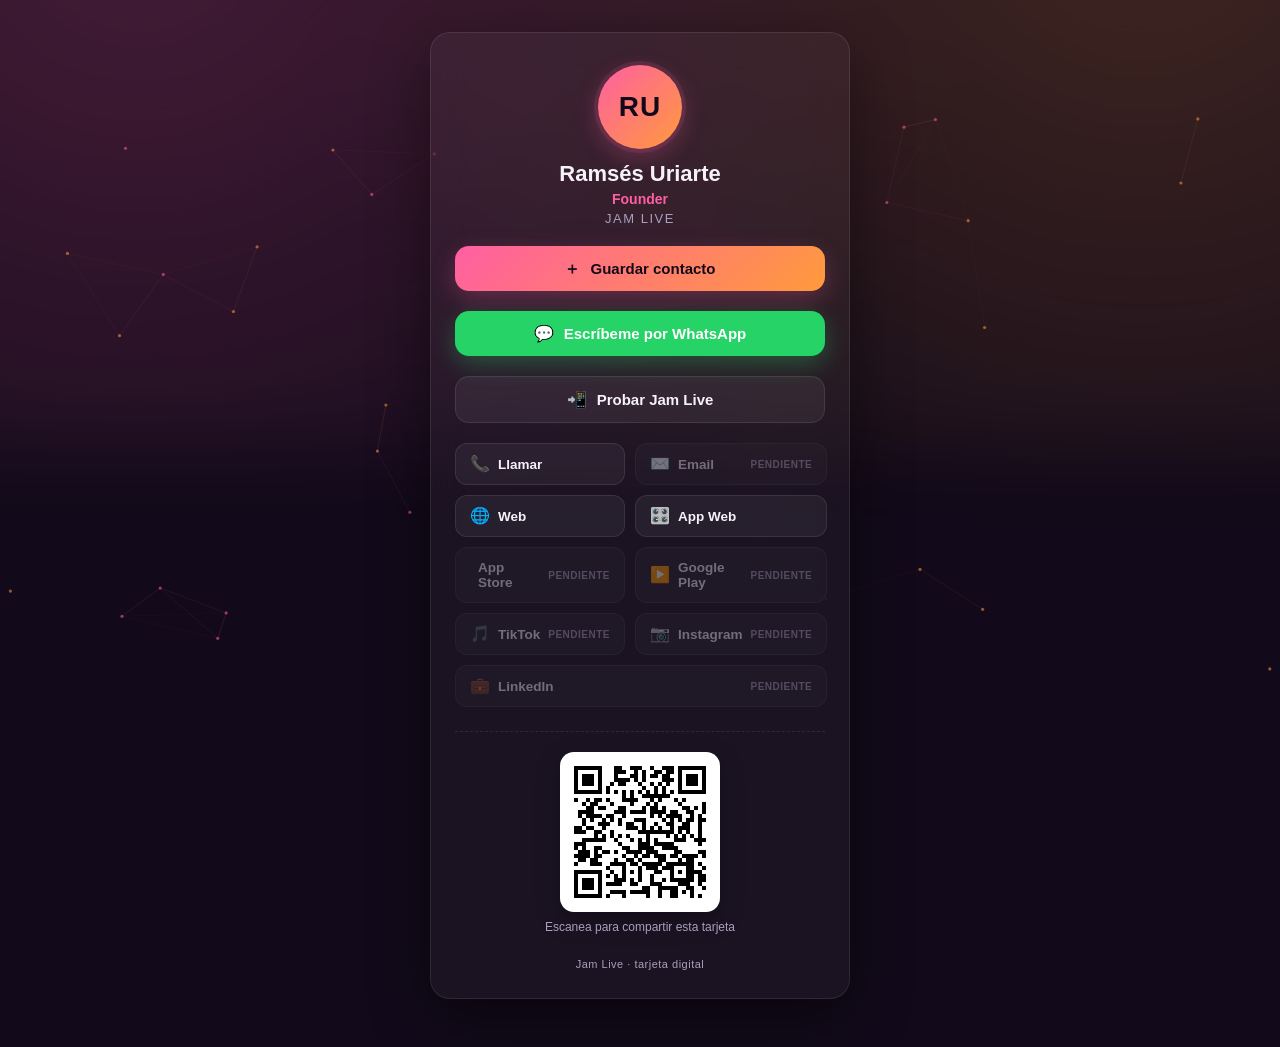
==== ramses/index.html @ b42d8bf2 "Add digital contact card for Ramsés Uriarte (Jam Live) Second card reusing the same pattern as Anton" ====
<!DOCTYPE html>
<html lang="es">
<head>
<meta charset="UTF-8">
<meta name="viewport" content="width=device-width, initial-scale=1, viewport-fit=cover">
<title>Ramsés Uriarte · Jam Live</title>
<meta name="description" content="Tarjeta de contacto digital de Ramsés Uriarte, Founder de Jam Live.">
<meta name="theme-color" content="#120a1a">

<meta property="og:title" content="Ramsés Uriarte · Jam Live">
<meta property="og:description" content="Founder · Jam Live. Guarda mi contacto o escríbeme directo.">
<meta property="og:type" content="profile">

<link rel="icon" href="data:image/svg+xml,<svg xmlns=%22http://www.w3.org/2000/svg%22 viewBox=%220 0 100 100%22><rect width=%22100%22 height=%22100%22 rx=%2220%22 fill=%22%23120a1a%22/><text x=%2250%22 y=%2266%22 font-size=%2260%22 text-anchor=%22middle%22 fill=%22%23ff5fa2%22 font-family=%22sans-serif%22>J</text></svg>">

<link rel="stylesheet" href="style.css">
</head>
<body>

<div class="bg-glow" aria-hidden="true"></div>
<canvas id="particles" class="bg-canvas" aria-hidden="true"></canvas>

<main class="card">

  <section class="identity">
    <div class="avatar">RU</div>
    <h1>Ramsés Uriarte</h1>
    <p class="role">Founder</p>
    <p class="company">Jam Live</p>
  </section>

  <a class="save-contact" id="saveContactBtn" href="#" download="Ramses-Uriarte-Jam-Live.vcf">
    <span class="icon">＋</span>
    <span>Guardar contacto</span>
  </a>

  <a class="whatsapp-cta" href="https://wa.me/34687180790?text=Hola%20Rams%C3%A9s%2C%20nos%20conocimos%20y%20quiero%20hablar%20contigo%20sobre%20Jam%20Live" target="_blank" rel="noopener">
    <span class="wa-pulse"></span>
    <span class="icon">💬</span>
    <span>Escríbeme por WhatsApp</span>
  </a>

  <a class="download-app" id="downloadAppBtn" href="https://jam-live.com" target="_blank" rel="noopener">
    <span class="icon">📲</span>
    <span id="downloadAppLabel">Descargar la app</span>
  </a>

  <nav class="links" aria-label="Enlaces de contacto">
    <a class="link-btn" href="tel:+34687180790">
      <span class="icon">📞</span><span>Llamar</span>
    </a>
    <a class="link-btn disabled" href="#" aria-disabled="true" title="Pendiente: pásame el email">
      <span class="icon">✉️</span><span>Email</span>
    </a>
    <a class="link-btn" href="https://jam-live.com" target="_blank" rel="noopener">
      <span class="icon">🌐</span><span>Web</span>
    </a>
    <a class="link-btn" href="https://app.jam-live.com/" target="_blank" rel="noopener">
      <span class="icon">🎛️</span><span>App Web</span>
    </a>
    <a class="link-btn disabled" href="#" aria-disabled="true" title="Pendiente: pásame el enlace de App Store">
      <span class="icon"></span><span>App Store</span>
    </a>
    <a class="link-btn disabled" href="#" aria-disabled="true" title="Pendiente: pásame el enlace de Google Play">
      <span class="icon">▶️</span><span>Google Play</span>
    </a>
    <a class="link-btn disabled" href="#" aria-disabled="true" title="Pendiente: pásame el enlace/@usuario de TikTok">
      <span class="icon">🎵</span><span>TikTok</span>
    </a>
    <a class="link-btn disabled" href="#" aria-disabled="true" title="Pendiente: pásame el enlace/@usuario de Instagram">
      <span class="icon">📷</span><span>Instagram</span>
    </a>
    <a class="link-btn wide disabled" href="#" aria-disabled="true" title="Pendiente: pásame el enlace de LinkedIn">
      <span class="icon">💼</span><span>LinkedIn</span>
    </a>
  </nav>

  <section class="qr-section">
    <div id="qrcode" class="qr-box" aria-label="Código QR de esta tarjeta"></div>
    <p class="qr-caption">Escanea para compartir esta tarjeta</p>
  </section>

  <footer>
    <p>Jam Live · tarjeta digital</p>
  </footer>

</main>

<script src="../vendor/qrcode.js"></script>
<script src="app.js"></script>
</body>
</html>
---- ramses/style.css ----
:root {
  --bg: #120a1a;
  --card-bg: rgba(255, 255, 255, 0.04);
  --border: rgba(255, 255, 255, 0.09);
  --text: #f6f2fa;
  --text-dim: #ab9fbd;
  --pink: #ff5fa2;
  --orange: #ff9a3c;
  --whatsapp: #25d366;
  --radius: 20px;
}

* { box-sizing: border-box; }

html, body {
  margin: 0;
  padding: 0;
  min-height: 100%;
  background: var(--bg);
}

body {
  font-family: -apple-system, BlinkMacSystemFont, "Segoe UI", Roboto, Helvetica, Arial, sans-serif;
  color: var(--text);
  display: flex;
  justify-content: center;
  padding: 32px 16px 48px;
  position: relative;
  overflow-x: hidden;
}

.bg-glow {
  position: fixed;
  inset: -20% -20% auto -20%;
  height: 70vh;
  background:
    radial-gradient(circle at 22% 15%, rgba(255, 95, 162, 0.22), transparent 55%),
    radial-gradient(circle at 78% 12%, rgba(255, 154, 60, 0.2), transparent 55%);
  filter: blur(40px);
  pointer-events: none;
  z-index: 0;
}

.bg-canvas {
  position: fixed;
  inset: 0;
  width: 100%;
  height: 100%;
  z-index: 0;
  pointer-events: none;
  display: block;
}

.card {
  position: relative;
  z-index: 1;
  width: 100%;
  max-width: 420px;
  background: var(--card-bg);
  border: 1px solid var(--border);
  border-radius: var(--radius);
  backdrop-filter: blur(18px);
  -webkit-backdrop-filter: blur(18px);
  padding: 32px 24px 28px;
  display: flex;
  flex-direction: column;
  align-items: center;
  gap: 20px;
  box-shadow: 0 20px 60px rgba(0, 0, 0, 0.45);
}

.identity {
  display: flex;
  flex-direction: column;
  align-items: center;
  gap: 4px;
  text-align: center;
}

.avatar {
  width: 84px;
  height: 84px;
  border-radius: 50%;
  display: flex;
  align-items: center;
  justify-content: center;
  font-size: 28px;
  font-weight: 700;
  letter-spacing: 1px;
  color: var(--bg);
  background: linear-gradient(135deg, var(--pink), var(--orange));
  box-shadow: 0 0 0 4px rgba(255, 95, 162, 0.12), 0 8px 24px rgba(255, 95, 162, 0.25);
  margin-bottom: 8px;
}

.identity h1 {
  margin: 0;
  font-size: 22px;
  font-weight: 700;
}

.role {
  margin: 0;
  font-size: 14px;
  color: var(--pink);
  font-weight: 600;
}

.company {
  margin: 0;
  font-size: 13px;
  color: var(--text-dim);
  text-transform: uppercase;
  letter-spacing: 1.5px;
}

.save-contact,
.whatsapp-cta,
.download-app {
  width: 100%;
  display: flex;
  align-items: center;
  justify-content: center;
  gap: 10px;
  padding: 14px 16px;
  border-radius: 14px;
  font-weight: 700;
  font-size: 15px;
  text-decoration: none;
  border: none;
  cursor: pointer;
  transition: transform 0.15s ease, box-shadow 0.15s ease;
}

.save-contact {
  color: var(--bg);
  background: linear-gradient(135deg, var(--pink), var(--orange));
  box-shadow: 0 8px 24px rgba(255, 95, 162, 0.25);
}

.download-app {
  color: var(--text);
  background: rgba(255, 255, 255, 0.06);
  border: 1px solid var(--border);
}

.whatsapp-cta {
  position: relative;
  color: #fff;
  background: var(--whatsapp);
  box-shadow: 0 8px 24px rgba(37, 211, 102, 0.3);
  overflow: hidden;
}

.wa-pulse {
  position: absolute;
  inset: 0;
  border-radius: 14px;
  box-shadow: 0 0 0 0 rgba(37, 211, 102, 0.55);
  animation: wa-pulse 2.2s infinite;
  pointer-events: none;
}

@keyframes wa-pulse {
  0%   { box-shadow: 0 0 0 0 rgba(37, 211, 102, 0.55); }
  70%  { box-shadow: 0 0 0 14px rgba(37, 211, 102, 0); }
  100% { box-shadow: 0 0 0 0 rgba(37, 211, 102, 0); }
}

.save-contact:active,
.whatsapp-cta:active,
.download-app:active {
  transform: scale(0.97);
}

.links {
  width: 100%;
  display: grid;
  grid-template-columns: 1fr 1fr;
  gap: 10px;
}

.link-btn {
  display: flex;
  align-items: center;
  gap: 8px;
  padding: 12px 14px;
  border-radius: 12px;
  background: rgba(255, 255, 255, 0.05);
  border: 1px solid var(--border);
  color: var(--text);
  text-decoration: none;
  font-size: 13.5px;
  font-weight: 600;
  transition: background 0.15s ease, transform 0.15s ease;
}

.link-btn:active {
  transform: scale(0.97);
  background: rgba(255, 255, 255, 0.09);
}

.link-btn.wide {
  grid-column: 1 / -1;
  justify-content: center;
}

.link-btn.disabled {
  opacity: 0.4;
  pointer-events: none;
  position: relative;
}

.link-btn.disabled::after {
  content: "pendiente";
  margin-left: auto;
  font-size: 10px;
  text-transform: uppercase;
  letter-spacing: 0.5px;
  color: var(--text-dim);
}

.icon {
  font-size: 16px;
  line-height: 1;
}

.qr-section {
  display: flex;
  flex-direction: column;
  align-items: center;
  gap: 8px;
  margin-top: 4px;
  padding-top: 20px;
  border-top: 1px dashed var(--border);
  width: 100%;
}

.qr-box {
  background: #fff;
  padding: 10px;
  border-radius: 14px;
  line-height: 0;
  box-shadow: 0 8px 24px rgba(0, 0, 0, 0.3);
}

.qr-box img, .qr-box table {
  border-radius: 6px;
}

.qr-caption {
  margin: 0;
  font-size: 12px;
  color: var(--text-dim);
}

footer {
  margin-top: 4px;
}

footer p {
  margin: 0;
  font-size: 11px;
  color: var(--text-dim);
  letter-spacing: 0.5px;
}

@media (max-width: 360px) {
  .card { padding: 26px 18px 22px; }
  .identity h1 { font-size: 20px; }
}
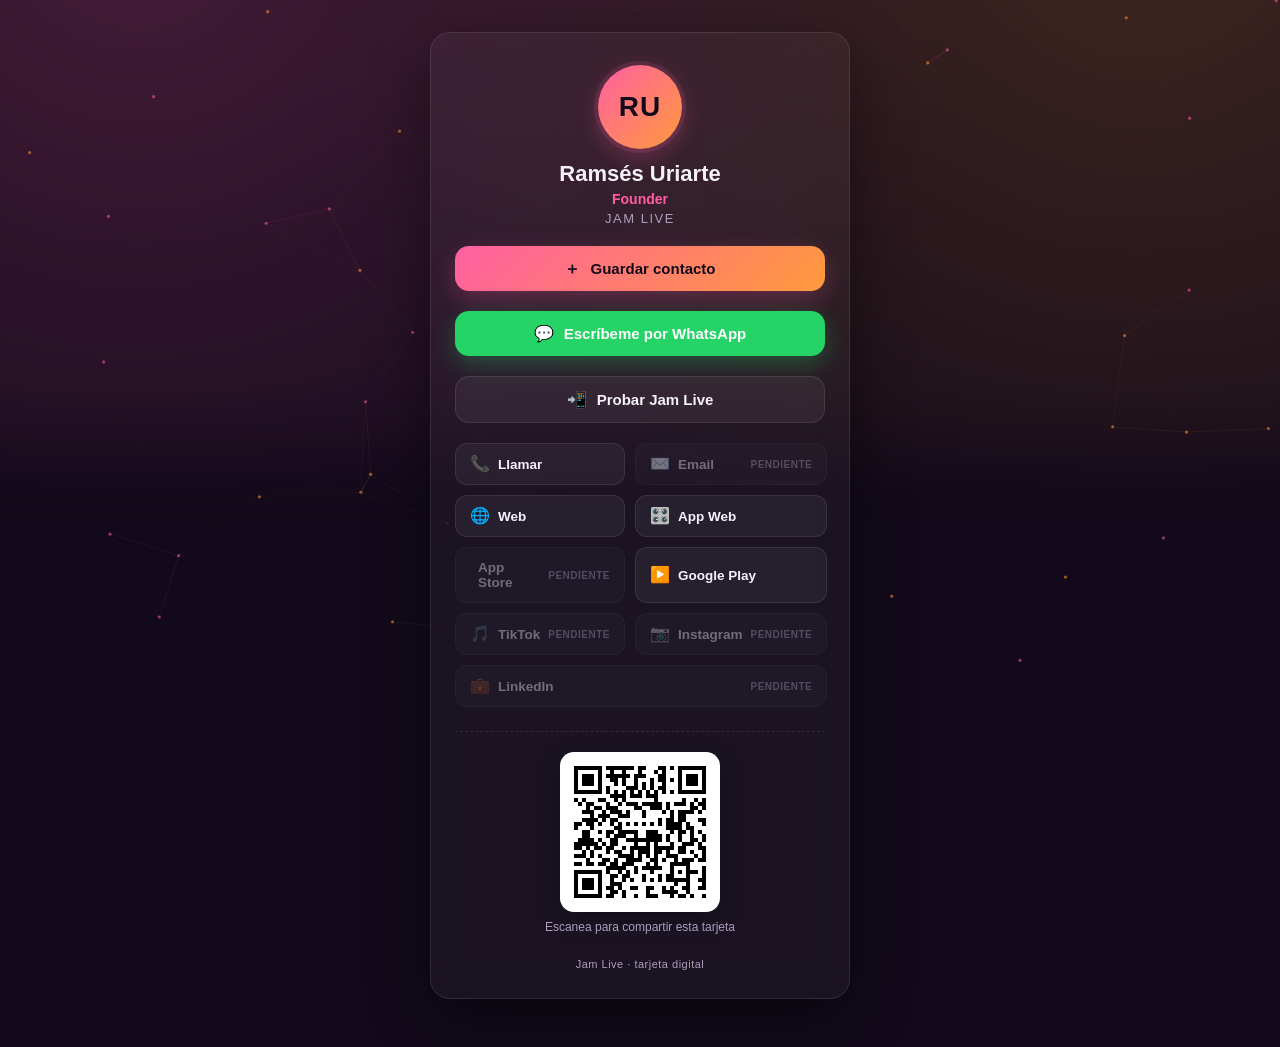
==== commit 24827c81: "Wire up real Google Play link for Jam Live Co-Authored-By: Claude Sonnet 5 <noreply@anthropic.com> C" ====
--- a/ramses/index.html
+++ b/ramses/index.html
@@ -61,7 +61,7 @@
     <a class="link-btn disabled" href="#" aria-disabled="true" title="Pendiente: pásame el enlace de App Store">
       <span class="icon"></span><span>App Store</span>
     </a>
-    <a class="link-btn disabled" href="#" aria-disabled="true" title="Pendiente: pásame el enlace de Google Play">
+    <a class="link-btn" href="https://play.google.com/store/apps/details?id=com.jam.eventos" target="_blank" rel="noopener">
       <span class="icon">▶️</span><span>Google Play</span>
     </a>
     <a class="link-btn disabled" href="#" aria-disabled="true" title="Pendiente: pásame el enlace/@usuario de TikTok">
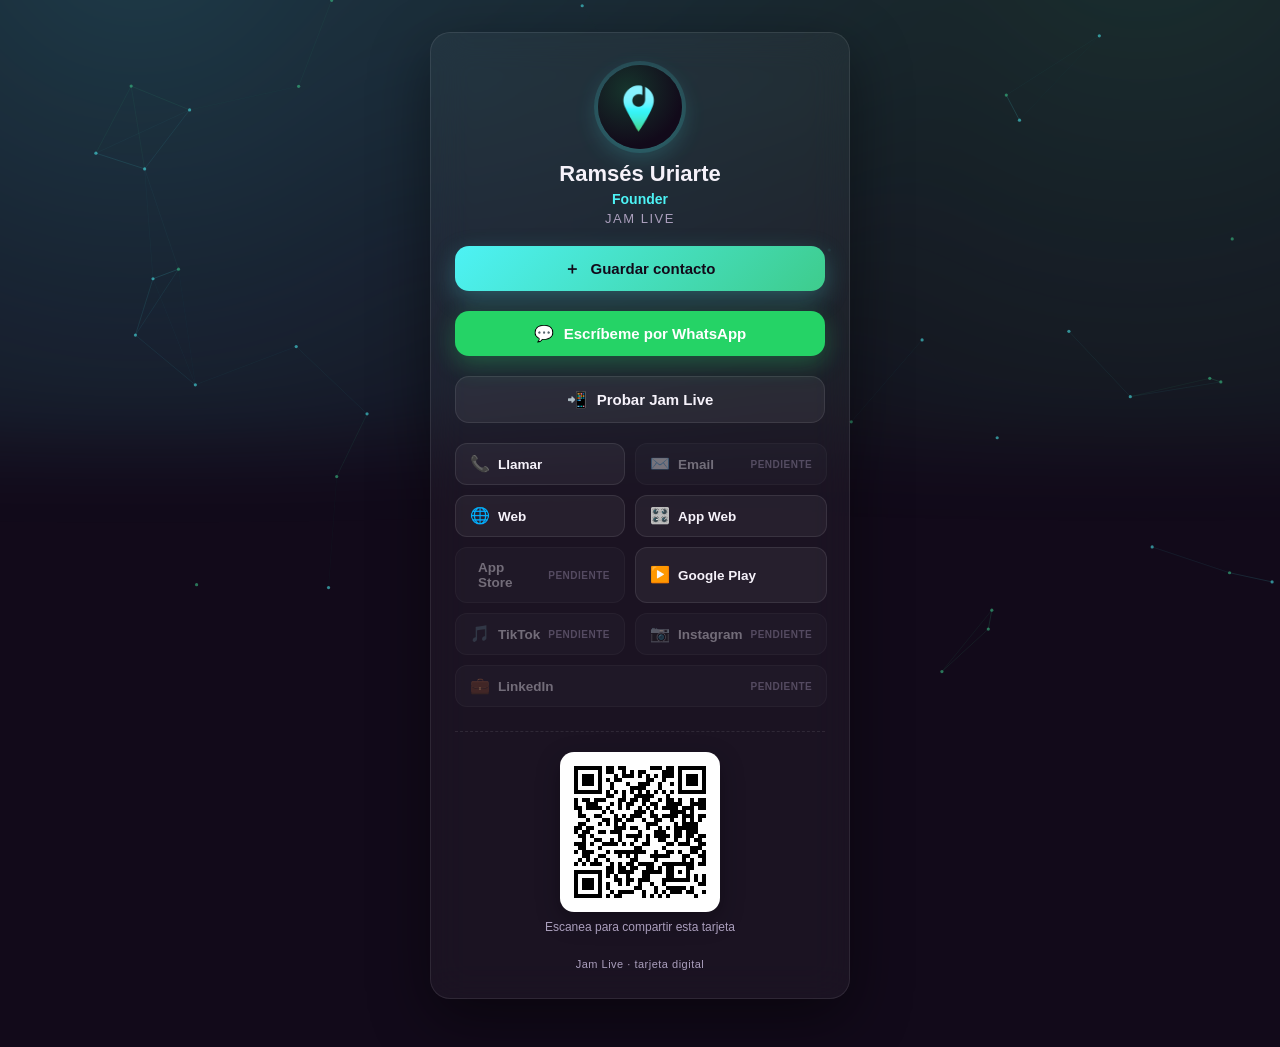
==== commit 4a37e179: "Add real Jam Live logo and match palette to it The pin-shaped logo (cyan-to-green gradient) replaces" ====
--- a/ramses/index.html
+++ b/ramses/index.html
@@ -11,7 +11,7 @@
 <meta property="og:description" content="Founder · Jam Live. Guarda mi contacto o escríbeme directo.">
 <meta property="og:type" content="profile">
 
-<link rel="icon" href="data:image/svg+xml,<svg xmlns=%22http://www.w3.org/2000/svg%22 viewBox=%220 0 100 100%22><rect width=%22100%22 height=%22100%22 rx=%2220%22 fill=%22%23120a1a%22/><text x=%2250%22 y=%2266%22 font-size=%2260%22 text-anchor=%22middle%22 fill=%22%23ff5fa2%22 font-family=%22sans-serif%22>J</text></svg>">
+<link rel="icon" href="assets/jam-logo.png">
 
 <link rel="stylesheet" href="style.css">
 </head>
@@ -23,7 +23,9 @@
 <main class="card">
 
   <section class="identity">
-    <div class="avatar">RU</div>
+    <div class="avatar">
+      <img src="assets/jam-logo.png" alt="Jam Live" class="logo-mark">
+    </div>
     <h1>Ramsés Uriarte</h1>
     <p class="role">Founder</p>
     <p class="company">Jam Live</p>
--- a/ramses/style.css
+++ b/ramses/style.css
@@ -4,8 +4,8 @@
   --border: rgba(255, 255, 255, 0.09);
   --text: #f6f2fa;
   --text-dim: #ab9fbd;
-  --pink: #ff5fa2;
-  --orange: #ff9a3c;
+  --cyan: #4df2f5;
+  --green: #3ecc8c;
   --whatsapp: #25d366;
   --radius: 20px;
 }
@@ -34,8 +34,8 @@
   inset: -20% -20% auto -20%;
   height: 70vh;
   background:
-    radial-gradient(circle at 22% 15%, rgba(255, 95, 162, 0.22), transparent 55%),
-    radial-gradient(circle at 78% 12%, rgba(255, 154, 60, 0.2), transparent 55%);
+    radial-gradient(circle at 22% 15%, rgba(77, 242, 245, 0.22), transparent 55%),
+    radial-gradient(circle at 78% 12%, rgba(62, 204, 140, 0.2), transparent 55%);
   filter: blur(40px);
   pointer-events: none;
   z-index: 0;
@@ -84,13 +84,15 @@
   display: flex;
   align-items: center;
   justify-content: center;
-  font-size: 28px;
-  font-weight: 700;
-  letter-spacing: 1px;
-  color: var(--bg);
-  background: linear-gradient(135deg, var(--pink), var(--orange));
-  box-shadow: 0 0 0 4px rgba(255, 95, 162, 0.12), 0 8px 24px rgba(255, 95, 162, 0.25);
+  background: radial-gradient(circle at 35% 30%, #16342c, var(--bg) 70%);
+  box-shadow: 0 0 0 4px rgba(77, 242, 245, 0.12), 0 8px 24px rgba(77, 242, 245, 0.2);
   margin-bottom: 8px;
+}
+
+.logo-mark {
+  width: 58px;
+  height: 58px;
+  object-fit: contain;
 }
 
 .identity h1 {
@@ -102,7 +104,7 @@
 .role {
   margin: 0;
   font-size: 14px;
-  color: var(--pink);
+  color: var(--cyan);
   font-weight: 600;
 }
 
@@ -134,8 +136,8 @@
 
 .save-contact {
   color: var(--bg);
-  background: linear-gradient(135deg, var(--pink), var(--orange));
-  box-shadow: 0 8px 24px rgba(255, 95, 162, 0.25);
+  background: linear-gradient(135deg, var(--cyan), var(--green));
+  box-shadow: 0 8px 24px rgba(77, 242, 245, 0.25);
 }
 
 .download-app {
